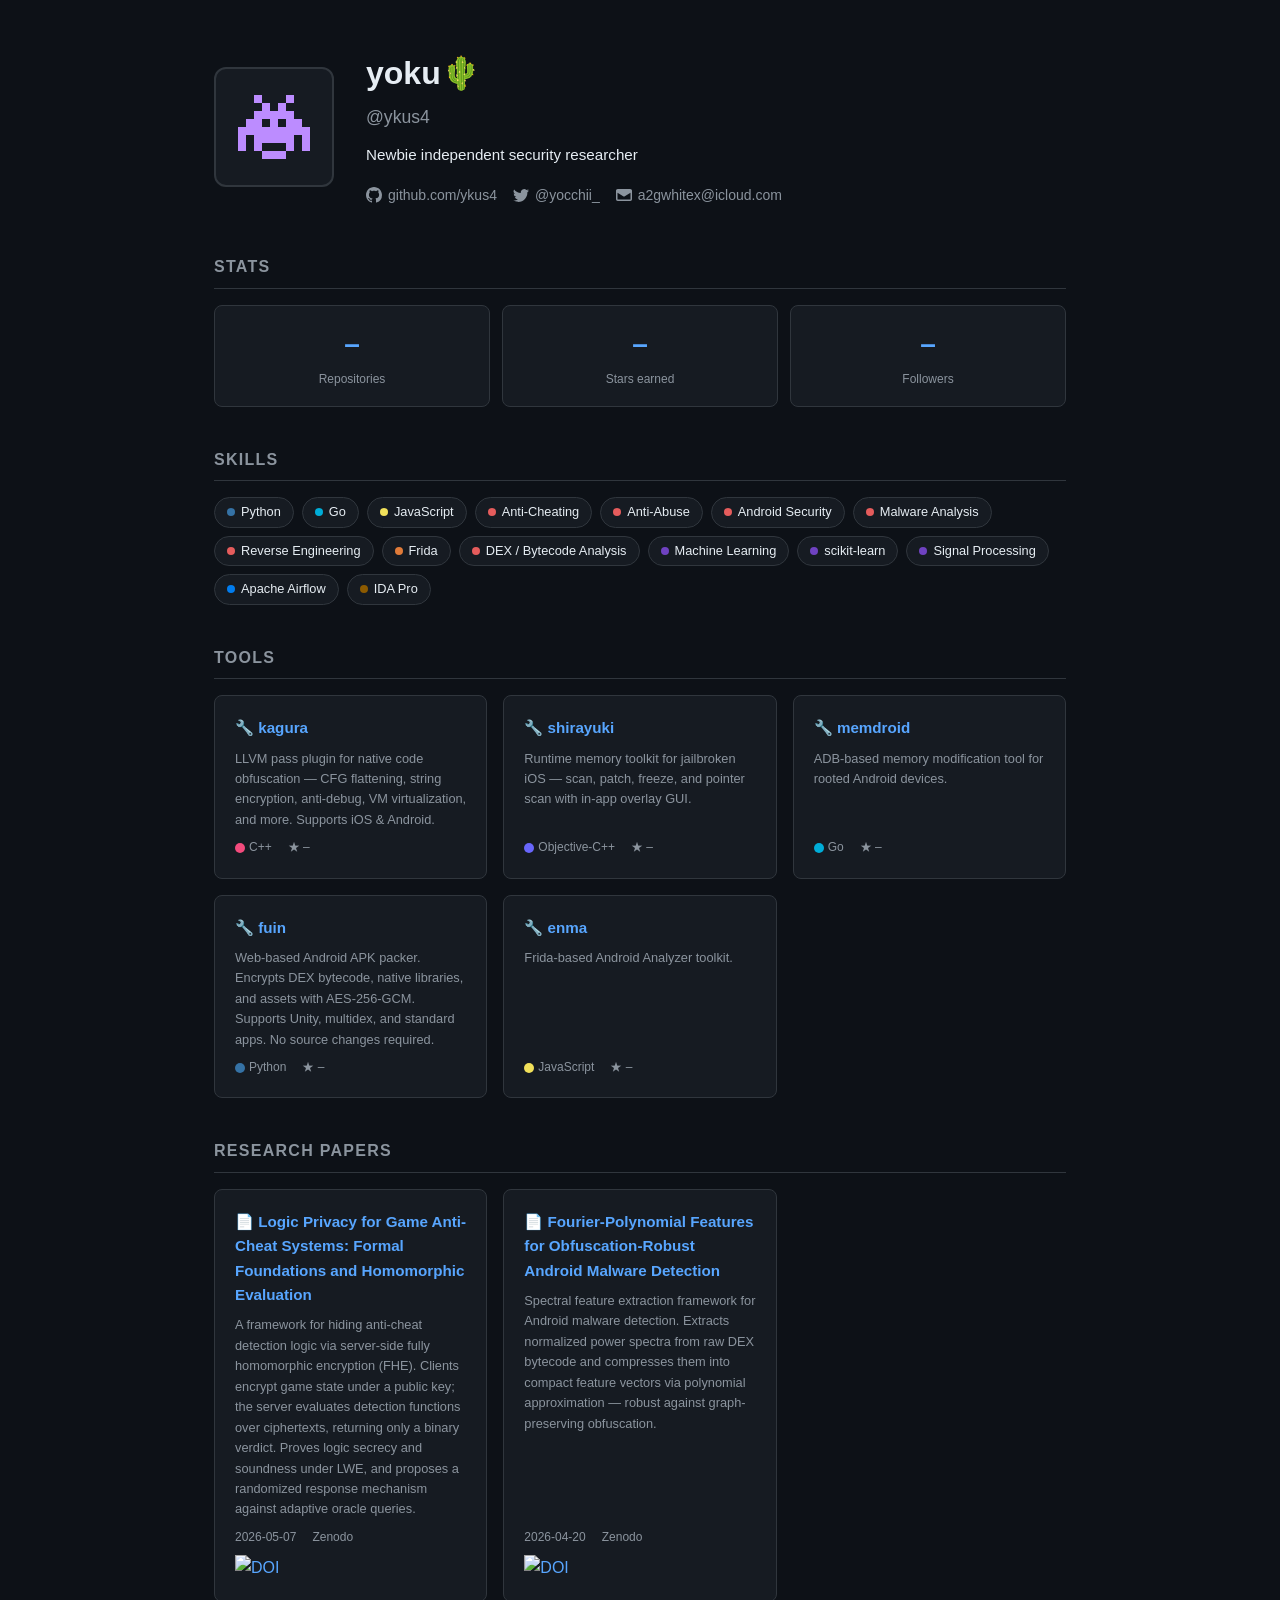
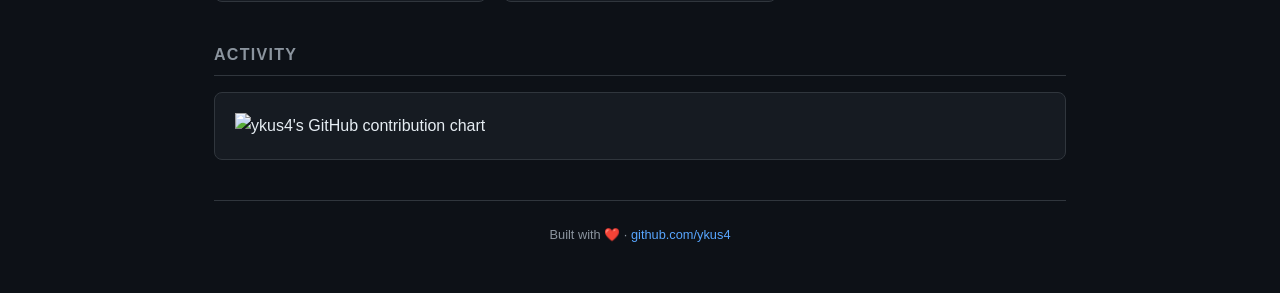
==== index.html @ 2af26f2f "Update fuin description" ====
<!DOCTYPE html>
<html lang="ja">
<head>
  <meta charset="UTF-8" />
  <meta name="viewport" content="width=device-width, initial-scale=1.0" />
  <title>ykus4</title>
  <link rel="stylesheet" href="css/style.css" />
</head>
<body>
<div class="container">

  <!-- Hero -->
  <div class="hero">
    <div class="avatar">
      <svg xmlns="http://www.w3.org/2000/svg" viewBox="0 0 72 64" width="72" height="64">
        <!-- row 0 -->
        <rect x="16" y="0"  width="8" height="8" fill="#bc8cff"/>
        <rect x="48" y="0"  width="8" height="8" fill="#bc8cff"/>
        <!-- row 1 -->
        <rect x="24" y="8"  width="8" height="8" fill="#bc8cff"/>
        <rect x="40" y="8"  width="8" height="8" fill="#bc8cff"/>
        <!-- row 2 -->
        <rect x="16" y="16" width="8" height="8" fill="#bc8cff"/>
        <rect x="24" y="16" width="8" height="8" fill="#bc8cff"/>
        <rect x="32" y="16" width="8" height="8" fill="#bc8cff"/>
        <rect x="40" y="16" width="8" height="8" fill="#bc8cff"/>
        <rect x="48" y="16" width="8" height="8" fill="#bc8cff"/>
        <!-- row 3 -->
        <rect x="8"  y="24" width="8" height="8" fill="#bc8cff"/>
        <rect x="16" y="24" width="8" height="8" fill="#bc8cff"/>
        <rect x="32" y="24" width="8" height="8" fill="#bc8cff"/>
        <rect x="48" y="24" width="8" height="8" fill="#bc8cff"/>
        <rect x="56" y="24" width="8" height="8" fill="#bc8cff"/>
        <!-- row 4 -->
        <rect x="0"  y="32" width="8" height="8" fill="#bc8cff"/>
        <rect x="8"  y="32" width="8" height="8" fill="#bc8cff"/>
        <rect x="16" y="32" width="8" height="8" fill="#bc8cff"/>
        <rect x="24" y="32" width="8" height="8" fill="#bc8cff"/>
        <rect x="32" y="32" width="8" height="8" fill="#bc8cff"/>
        <rect x="40" y="32" width="8" height="8" fill="#bc8cff"/>
        <rect x="48" y="32" width="8" height="8" fill="#bc8cff"/>
        <rect x="56" y="32" width="8" height="8" fill="#bc8cff"/>
        <rect x="64" y="32" width="8" height="8" fill="#bc8cff"/>
        <!-- row 5 -->
        <rect x="0"  y="40" width="8" height="8" fill="#bc8cff"/>
        <rect x="16" y="40" width="8" height="8" fill="#bc8cff"/>
        <rect x="24" y="40" width="8" height="8" fill="#bc8cff"/>
        <rect x="32" y="40" width="8" height="8" fill="#bc8cff"/>
        <rect x="40" y="40" width="8" height="8" fill="#bc8cff"/>
        <rect x="48" y="40" width="8" height="8" fill="#bc8cff"/>
        <rect x="64" y="40" width="8" height="8" fill="#bc8cff"/>
        <!-- row 6 -->
        <rect x="0"  y="48" width="8" height="8" fill="#bc8cff"/>
        <rect x="16" y="48" width="8" height="8" fill="#bc8cff"/>
        <rect x="48" y="48" width="8" height="8" fill="#bc8cff"/>
        <rect x="64" y="48" width="8" height="8" fill="#bc8cff"/>
        <!-- row 7 -->
        <rect x="24" y="56" width="8" height="8" fill="#bc8cff"/>
        <rect x="32" y="56" width="8" height="8" fill="#bc8cff"/>
        <rect x="40" y="56" width="8" height="8" fill="#bc8cff"/>
      </svg>
    </div>
    <div class="hero-text">
      <h1>yoku🌵</h1>
      <div class="handle">@ykus4</div>
      <p class="bio">Newbie independent security researcher</p>
      <div class="links">
        <a class="link-item" href="https://github.com/ykus4" target="_blank">
          <svg class="link-icon" viewBox="0 0 16 16"><path d="M8 0C3.58 0 0 3.58 0 8c0 3.54 2.29 6.53 5.47 7.59.4.07.55-.17.55-.38 0-.19-.01-.82-.01-1.49-2.01.37-2.53-.49-2.69-.94-.09-.23-.48-.94-.82-1.13-.28-.15-.68-.52-.01-.53.63-.01 1.08.58 1.23.82.72 1.21 1.87.87 2.33.66.07-.52.28-.87.51-1.07-1.78-.2-3.64-.89-3.64-3.95 0-.87.31-1.59.82-2.15-.08-.2-.36-1.02.08-2.12 0 0 .67-.21 2.2.82.64-.18 1.32-.27 2-.27.68 0 1.36.09 2 .27 1.53-1.04 2.2-.82 2.2-.82.44 1.1.16 1.92.08 2.12.51.56.82 1.27.82 2.15 0 3.07-1.87 3.75-3.65 3.95.29.25.54.73.54 1.48 0 1.07-.01 1.93-.01 2.2 0 .21.15.46.55.38A8.013 8.013 0 0016 8c0-4.42-3.58-8-8-8z"/></svg>
          github.com/ykus4
        </a>
        <a class="link-item" href="https://x.com/yocchii_" target="_blank">
          <svg class="link-icon" viewBox="0 0 16 16"><path d="M5.026 15c6.038 0 9.341-5.003 9.341-9.334 0-.14 0-.282-.006-.422A6.685 6.685 0 0016 3.542a6.658 6.658 0 01-1.889.518 3.301 3.301 0 001.447-1.817 6.533 6.533 0 01-2.087.793A3.286 3.286 0 007.875 6.03a9.325 9.325 0 01-6.767-3.429 3.289 3.289 0 001.018 4.382A3.323 3.323 0 01.64 6.575v.045a3.288 3.288 0 002.632 3.218 3.203 3.203 0 01-.865.115 3.23 3.23 0 01-.614-.057 3.283 3.283 0 003.067 2.277A6.588 6.588 0 010 13.288a9.29 9.29 0 005.026 1.472"/></svg>
          @yocchii_
        </a>
        <a class="link-item" href="mailto:a2gwhitex@icloud.com">
          <svg class="link-icon" viewBox="0 0 16 16"><path d="M1.75 2h12.5c.966 0 1.75.784 1.75 1.75v8.5A1.75 1.75 0 0114.25 14H1.75A1.75 1.75 0 010 12.25v-8.5C0 2.784.784 2 1.75 2zM1.5 12.251c0 .138.112.25.25.25h12.5a.25.25 0 00.25-.25V5.809L8.38 9.397a.75.75 0 01-.76 0L1.5 5.809v6.442zm13-8.181L8 7.88 1.5 4.07v-.32a.25.25 0 01.25-.25h12.5a.25.25 0 01.25.25v.32z"/></svg>
          a2gwhitex@icloud.com
        </a>
      </div>
    </div>
  </div>

  <!-- Stats -->
  <div class="section">
    <div class="section-title">Stats</div>
    <div class="stats-grid">
      <div class="stat-card">
        <div class="stat-number" id="stat-repos">–</div>
        <div class="stat-label">Repositories</div>
      </div>
      <div class="stat-card">
        <div class="stat-number" id="stat-stars">–</div>
        <div class="stat-label">Stars earned</div>
      </div>
      <div class="stat-card">
        <div class="stat-number" id="stat-followers">–</div>
        <div class="stat-label">Followers</div>
      </div>
    </div>
  </div>

  <!-- Skills -->
  <div class="section">
    <div class="section-title">Skills</div>
    <div class="skills">
      <span class="skill"><span class="skill-dot" style="background:#3572a5"></span>Python</span>
      <span class="skill"><span class="skill-dot" style="background:#00add8"></span>Go</span>
      <span class="skill"><span class="skill-dot" style="background:#f1e05a"></span>JavaScript</span>
      <span class="skill"><span class="skill-dot" style="background:#e55c5c"></span>Anti-Cheating</span>
      <span class="skill"><span class="skill-dot" style="background:#e55c5c"></span>Anti-Abuse</span>
      <span class="skill"><span class="skill-dot" style="background:#e55c5c"></span>Android Security</span>
      <span class="skill"><span class="skill-dot" style="background:#e55c5c"></span>Malware Analysis</span>
      <span class="skill"><span class="skill-dot" style="background:#e55c5c"></span>Reverse Engineering</span>
      <span class="skill"><span class="skill-dot" style="background:#e07b39"></span>Frida</span>
      <span class="skill"><span class="skill-dot" style="background:#e55c5c"></span>DEX / Bytecode Analysis</span>
      <span class="skill"><span class="skill-dot" style="background:#6f42c1"></span>Machine Learning</span>
      <span class="skill"><span class="skill-dot" style="background:#6f42c1"></span>scikit-learn</span>
      <span class="skill"><span class="skill-dot" style="background:#6f42c1"></span>Signal Processing</span>
      <span class="skill"><span class="skill-dot" style="background:#017cee"></span>Apache Airflow</span>
      <span class="skill"><span class="skill-dot" style="background:#8c5a00"></span>IDA Pro</span>
    </div>
  </div>

  <!-- Tools -->
  <div class="section">
    <div class="section-title">Tools</div>
    <div class="repos-grid">
      <div class="repo-card">
        <a class="repo-name" href="https://github.com/ykus4/kagura" target="_blank">🔧 kagura</a>
        <div class="repo-desc">LLVM pass plugin for native code obfuscation — CFG flattening, string encryption, anti-debug, VM virtualization, and more. Supports iOS & Android.</div>
        <div class="repo-meta">
          <span class="repo-lang"><span class="lang-dot" style="background:#f34b7d"></span>C++</span>
          <span id="stars-kagura">★ –</span>
        </div>
      </div>
      <div class="repo-card">
        <a class="repo-name" href="https://github.com/ykus4/shirayuki" target="_blank">🔧 shirayuki</a>
        <div class="repo-desc">Runtime memory toolkit for jailbroken iOS — scan, patch, freeze, and pointer scan with in-app overlay GUI.</div>
        <div class="repo-meta">
          <span class="repo-lang"><span class="lang-dot" style="background:#6866fb"></span>Objective-C++</span>
          <span id="stars-shirayuki">★ –</span>
        </div>
      </div>
      <div class="repo-card">
        <a class="repo-name" href="https://github.com/ykus4/memdroid" target="_blank">🔧 memdroid</a>
        <div class="repo-desc">ADB-based memory modification tool for rooted Android devices.</div>
        <div class="repo-meta">
          <span class="repo-lang"><span class="lang-dot" style="background:#00add8"></span>Go</span>
          <span id="stars-memdroid">★ –</span>
        </div>
      </div>
      <div class="repo-card">
        <a class="repo-name" href="https://github.com/ykus4/fuin" target="_blank">🔧 fuin</a>
        <div class="repo-desc">Web-based Android APK packer. Encrypts DEX bytecode, native libraries, and assets with AES-256-GCM. Supports Unity, multidex, and standard apps. No source changes required.</div>
        <div class="repo-meta">
          <span class="repo-lang"><span class="lang-dot" style="background:#3572a5"></span>Python</span>
          <span id="stars-fuin">★ –</span>
        </div>
      </div>
      <div class="repo-card">
        <a class="repo-name" href="https://github.com/ykus4/enma" target="_blank">🔧 enma</a>
        <div class="repo-desc">Frida-based Android Analyzer toolkit.</div>
        <div class="repo-meta">
          <span class="repo-lang"><span class="lang-dot" style="background:#f1e05a"></span>JavaScript</span>
          <span id="stars-enma">★ –</span>
        </div>
      </div>
    </div>
  </div>

  <!-- Research Papers -->
  <div class="section">
    <div class="section-title">Research Papers</div>
    <div class="repos-grid">
      <div class="repo-card">
        <a class="repo-name" href="https://zenodo.org/records/20069552" target="_blank">📄 Logic Privacy for Game Anti-Cheat Systems: Formal Foundations and Homomorphic Evaluation</a>
        <div class="repo-desc">A framework for hiding anti-cheat detection logic via server-side fully homomorphic encryption (FHE). Clients encrypt game state under a public key; the server evaluates detection functions over ciphertexts, returning only a binary verdict. Proves logic secrecy and soundness under LWE, and proposes a randomized response mechanism against adaptive oracle queries.</div>
        <div class="repo-meta">
          <span>2026-05-07</span>
          <span>Zenodo</span>
        </div>
        <div>
          <a href="https://doi.org/10.5281/zenodo.20069552" target="_blank">
            <img src="https://img.shields.io/badge/DOI-10.5281%2Fzenodo.20069552-blue" alt="DOI" />
          </a>
        </div>
      </div>
      <div class="repo-card">
        <a class="repo-name" href="https://zenodo.org/records/19664886" target="_blank">📄 Fourier-Polynomial Features for Obfuscation-Robust Android Malware Detection</a>
        <div class="repo-desc">Spectral feature extraction framework for Android malware detection. Extracts normalized power spectra from raw DEX bytecode and compresses them into compact feature vectors via polynomial approximation — robust against graph-preserving obfuscation.</div>
        <div class="repo-meta">
          <span>2026-04-20</span>
          <span>Zenodo</span>
        </div>
        <div>
          <a href="https://doi.org/10.5281/zenodo.19664886" target="_blank">
            <img src="https://img.shields.io/badge/DOI-10.5281%2Fzenodo.19664886-blue" alt="DOI" />
          </a>
        </div>
      </div>
    </div>
  </div>

  <!-- Contribution Graph -->
  <div class="section">
    <div class="section-title">Activity</div>
    <div class="contrib-graph">
      <img src="https://ghchart.rshah.org/bc8cff/ykus4" alt="ykus4's GitHub contribution chart" style="width:100%;height:auto;" />
    </div>
  </div>

  <footer>
    <p>Built with ❤️ · <a href="https://github.com/ykus4">github.com/ykus4</a></p>
  </footer>

</div>

<script src="js/main.js"></script>
</body>
</html>
---- css/style.css ----
*, *::before, *::after { box-sizing: border-box; margin: 0; padding: 0; }

:root {
  --bg: #0d1117;
  --surface: #161b22;
  --border: #30363d;
  --text: #e6edf3;
  --muted: #8b949e;
  --accent: #58a6ff;
  --green: #3fb950;
  --purple: #bc8cff;
  --orange: #f78166;
}

body {
  background: var(--bg);
  color: var(--text);
  font-family: -apple-system, BlinkMacSystemFont, "Segoe UI", Helvetica, Arial, sans-serif;
  line-height: 1.6;
}

a { color: var(--accent); text-decoration: none; }
a:hover { text-decoration: underline; }

.container {
  max-width: 900px;
  margin: 0 auto;
  padding: 48px 24px;
}

/* Hero */
.hero {
  display: flex;
  align-items: center;
  gap: 32px;
  margin-bottom: 48px;
  flex-wrap: wrap;
}

.avatar {
  width: 120px;
  height: 120px;
  border-radius: 12px;
  border: 2px solid var(--border);
  background: var(--surface);
  display: flex;
  align-items: center;
  justify-content: center;
  flex-shrink: 0;
  image-rendering: pixelated;
}

.hero-text h1 {
  font-size: 2rem;
  font-weight: 700;
  margin-bottom: 4px;
}

.handle {
  color: var(--muted);
  font-size: 1.1rem;
  margin-bottom: 12px;
}

.bio {
  color: var(--text);
  font-size: 0.95rem;
  max-width: 480px;
  margin-bottom: 16px;
}

.links {
  display: flex;
  gap: 16px;
  flex-wrap: wrap;
}

.link-item {
  display: flex;
  align-items: center;
  gap: 6px;
  color: var(--muted);
  font-size: 0.875rem;
  transition: color 0.2s;
}

.link-item:hover { color: var(--accent); text-decoration: none; }

.link-icon {
  width: 16px;
  height: 16px;
  fill: currentColor;
}

/* Section */
.section {
  margin-bottom: 40px;
}

.section-title {
  font-size: 1rem;
  font-weight: 600;
  color: var(--muted);
  text-transform: uppercase;
  letter-spacing: 0.08em;
  margin-bottom: 16px;
  padding-bottom: 8px;
  border-bottom: 1px solid var(--border);
}

/* Skills */
.skills {
  display: flex;
  flex-wrap: wrap;
  gap: 8px;
}

.skill {
  display: inline-flex;
  align-items: center;
  gap: 6px;
  padding: 4px 12px;
  background: var(--surface);
  border: 1px solid var(--border);
  border-radius: 20px;
  font-size: 0.8rem;
  font-weight: 500;
  transition: border-color 0.2s, color 0.2s;
}

.skill:hover {
  border-color: var(--accent);
  color: var(--accent);
}

.skill-dot {
  width: 8px;
  height: 8px;
  border-radius: 50%;
}

/* Stat cards */
.stats-grid {
  display: grid;
  grid-template-columns: repeat(auto-fit, minmax(140px, 1fr));
  gap: 12px;
}

.stat-card {
  background: var(--surface);
  border: 1px solid var(--border);
  border-radius: 8px;
  padding: 16px;
  text-align: center;
}

.stat-number {
  font-size: 1.75rem;
  font-weight: 700;
  color: var(--accent);
}

.stat-label {
  font-size: 0.75rem;
  color: var(--muted);
  margin-top: 4px;
}

/* Repo cards */
.repos-grid {
  display: grid;
  grid-template-columns: repeat(auto-fill, minmax(260px, 1fr));
  gap: 16px;
}

.repo-card {
  background: var(--surface);
  border: 1px solid var(--border);
  border-radius: 8px;
  padding: 20px;
  display: flex;
  flex-direction: column;
  gap: 8px;
  transition: border-color 0.2s;
}

.repo-card:hover { border-color: var(--accent); }

.repo-name {
  font-weight: 600;
  font-size: 0.95rem;
  color: var(--accent);
}

.repo-desc {
  font-size: 0.8rem;
  color: var(--muted);
  flex: 1;
}

.repo-meta {
  display: flex;
  gap: 16px;
  font-size: 0.75rem;
  color: var(--muted);
  align-items: center;
}

.repo-lang {
  display: flex;
  align-items: center;
  gap: 4px;
}

.lang-dot {
  width: 10px;
  height: 10px;
  border-radius: 50%;
}

/* Activity graph */
.contrib-graph {
  background: var(--surface);
  border: 1px solid var(--border);
  border-radius: 8px;
  padding: 20px;
  overflow-x: auto;
}

.graph-grid {
  display: flex;
  gap: 3px;
}

.graph-col {
  display: flex;
  flex-direction: column;
  gap: 3px;
}

.graph-cell {
  width: 11px;
  height: 11px;
  border-radius: 2px;
  background: var(--border);
}

.graph-cell[data-level="1"] { background: #0e4429; }
.graph-cell[data-level="2"] { background: #006d32; }
.graph-cell[data-level="3"] { background: #26a641; }
.graph-cell[data-level="4"] { background: #39d353; }

/* Footer */
footer {
  border-top: 1px solid var(--border);
  padding-top: 24px;
  text-align: center;
  color: var(--muted);
  font-size: 0.8rem;
}

@media (max-width: 600px) {
  .hero { flex-direction: column; text-align: center; }
  .links { justify-content: center; }
}
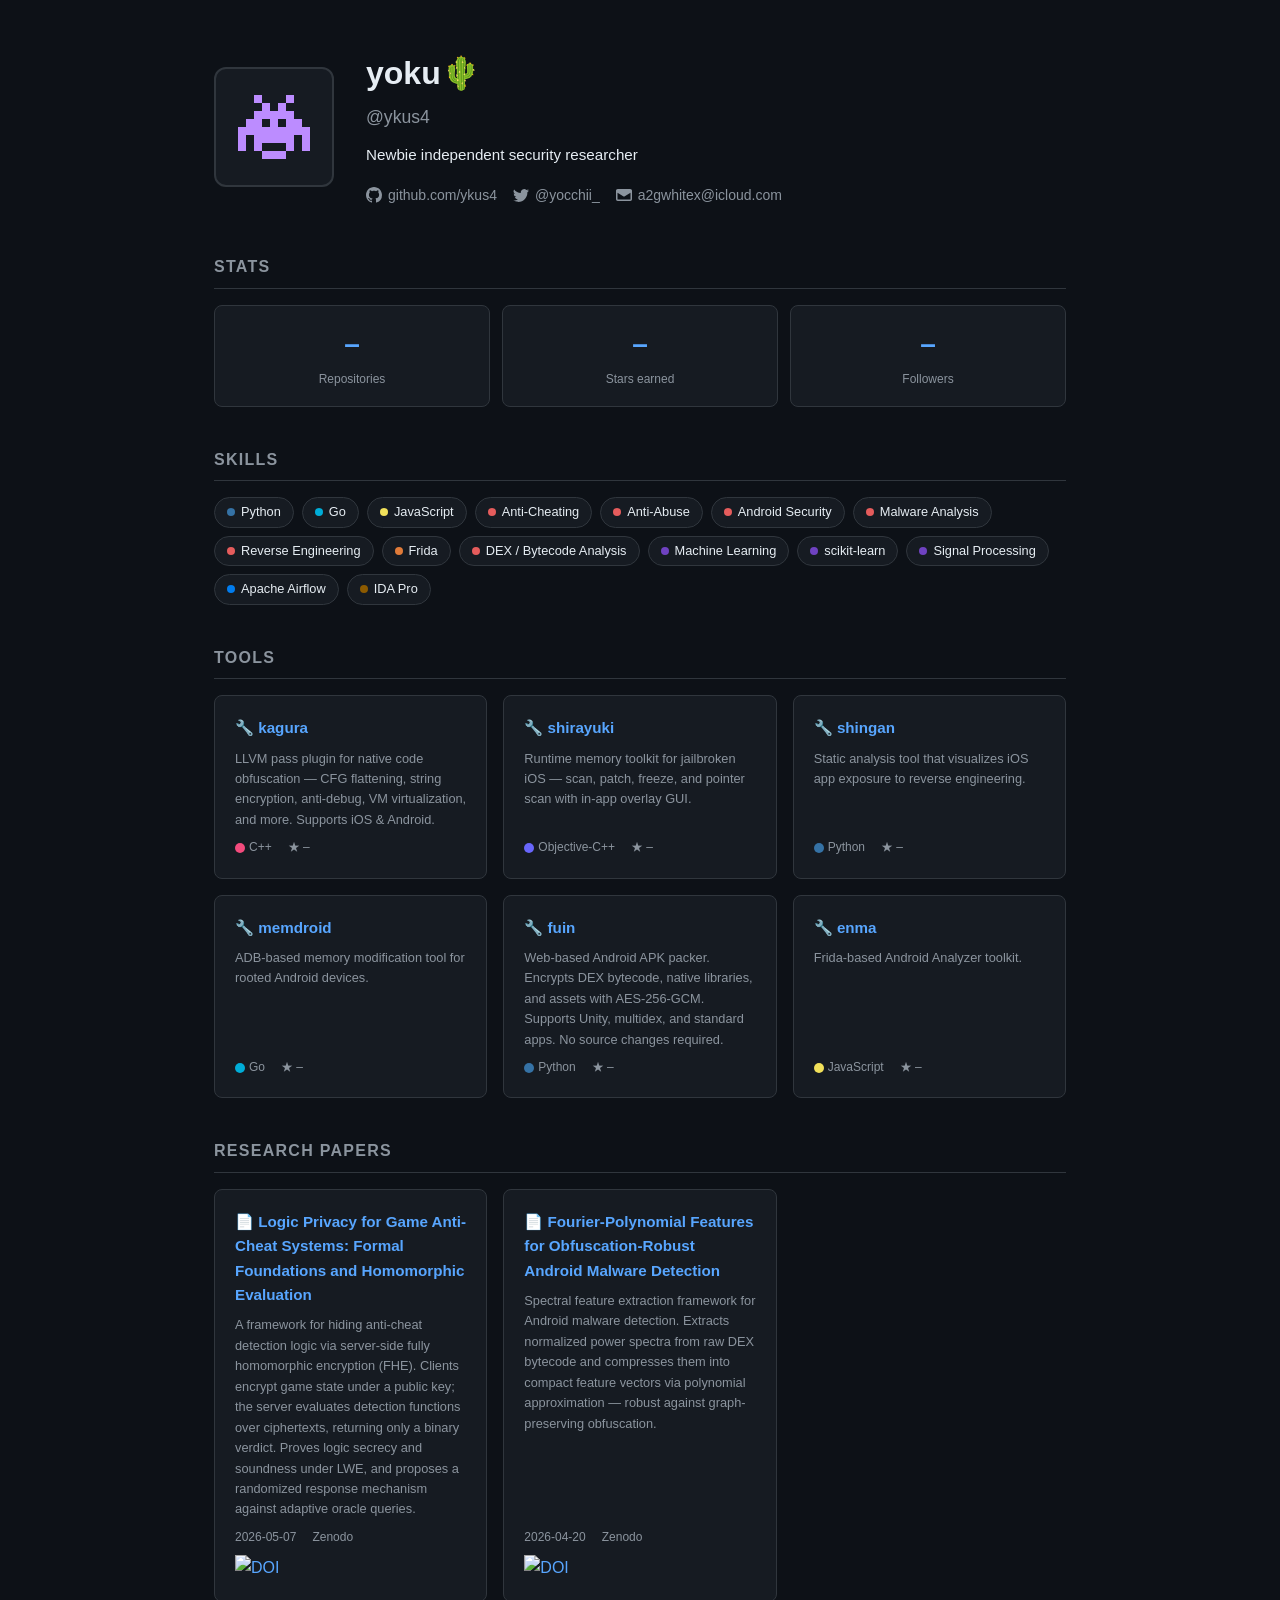
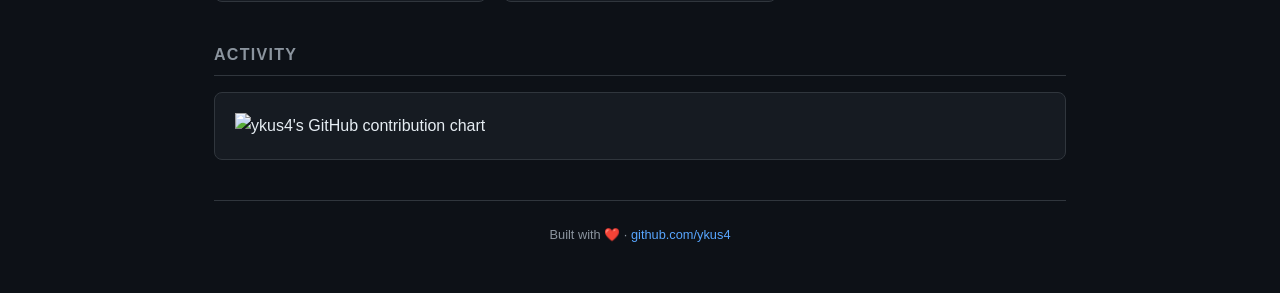
==== commit bab7e56c: "Add shingan to tools" ====
--- a/index.html
+++ b/index.html
@@ -143,6 +143,14 @@
         </div>
       </div>
       <div class="repo-card">
+        <a class="repo-name" href="https://github.com/ykus4/shingan" target="_blank">🔧 shingan</a>
+        <div class="repo-desc">Static analysis tool that visualizes iOS app exposure to reverse engineering.</div>
+        <div class="repo-meta">
+          <span class="repo-lang"><span class="lang-dot" style="background:#3572a5"></span>Python</span>
+          <span id="stars-shingan">★ –</span>
+        </div>
+      </div>
+      <div class="repo-card">
         <a class="repo-name" href="https://github.com/ykus4/memdroid" target="_blank">🔧 memdroid</a>
         <div class="repo-desc">ADB-based memory modification tool for rooted Android devices.</div>
         <div class="repo-meta">
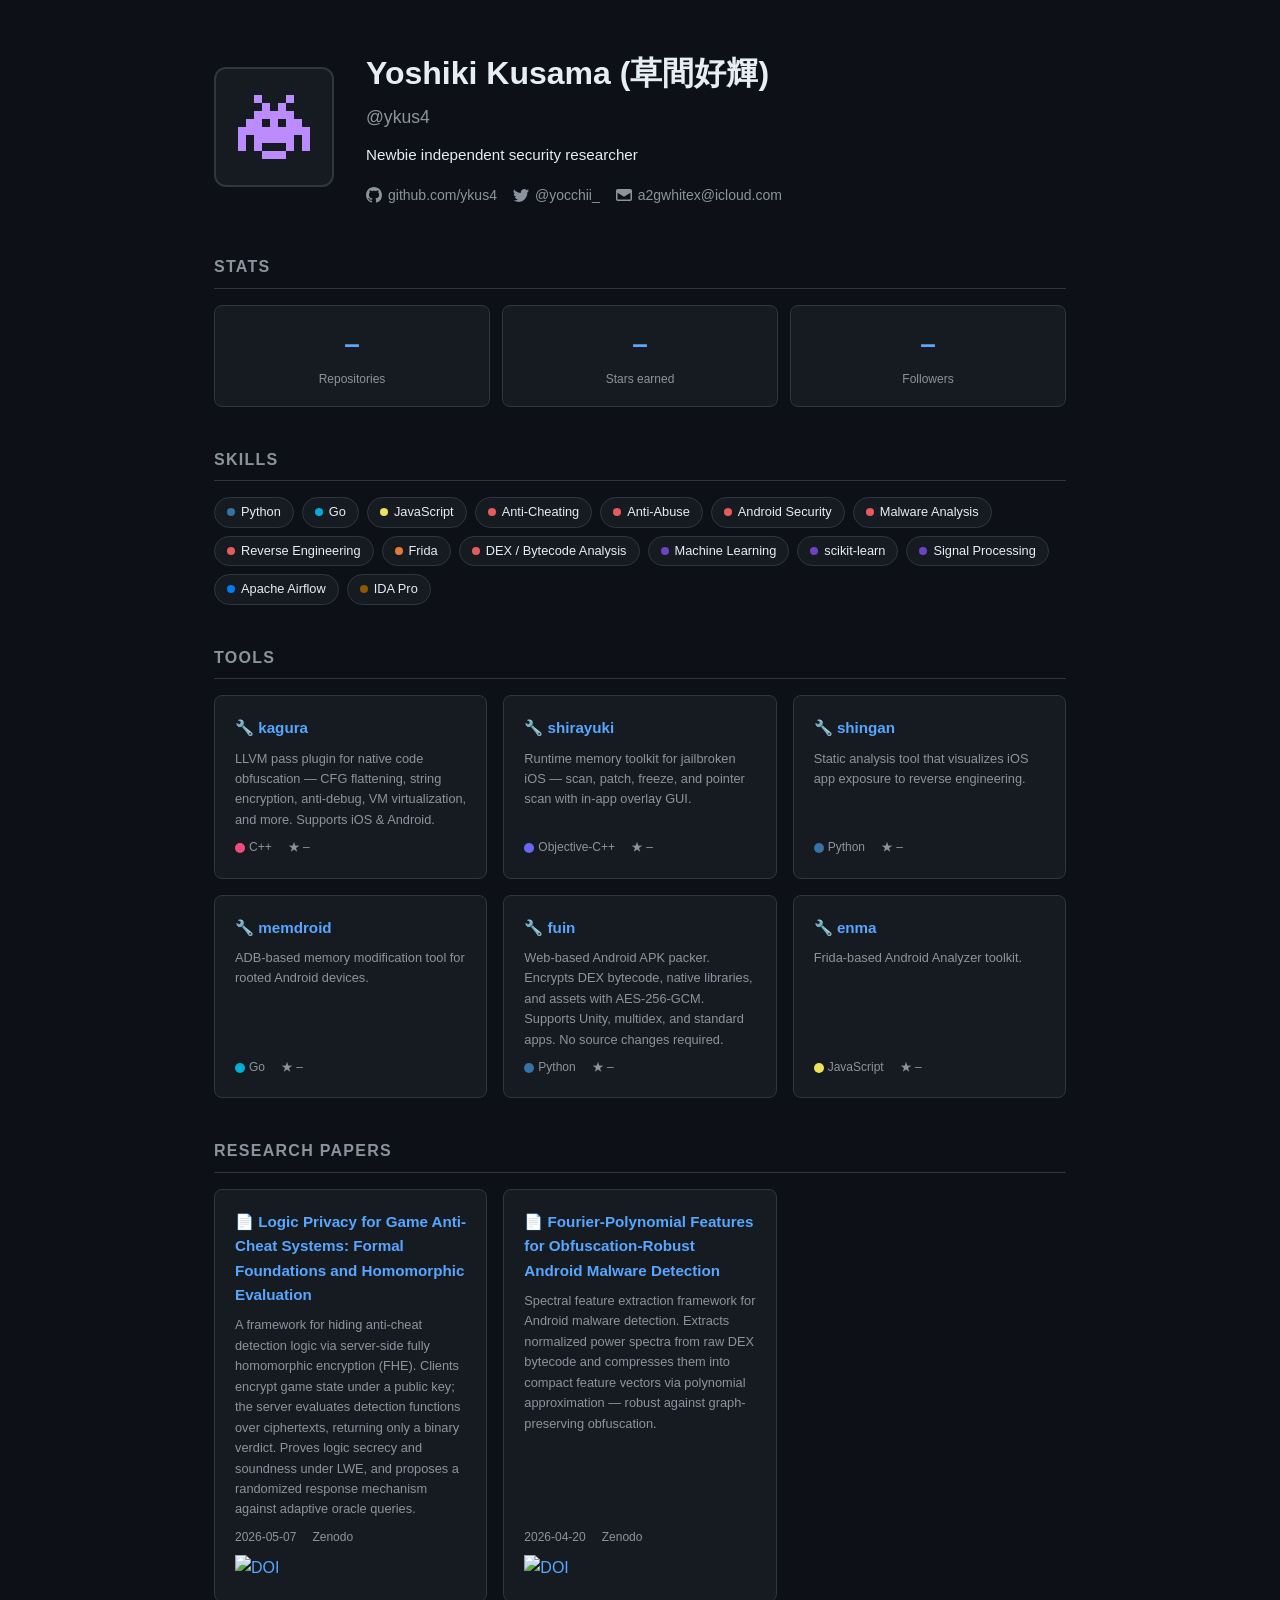
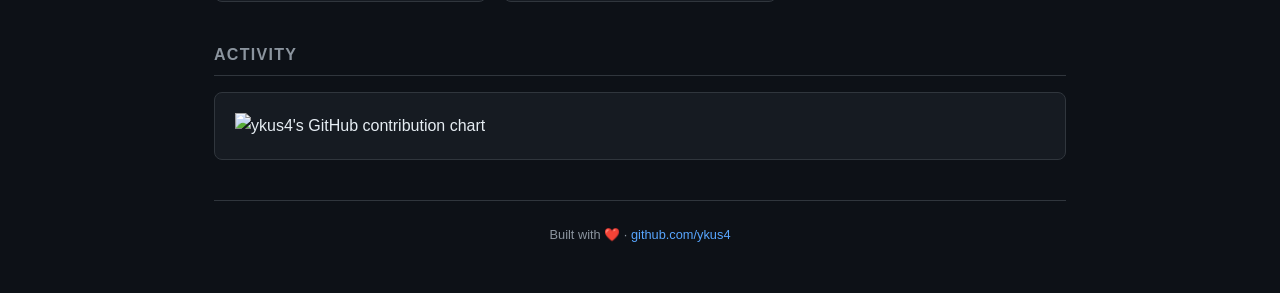
==== commit 182397d0: "Update display name to Yoshiki Kusama" ====
--- a/index.html
+++ b/index.html
@@ -61,7 +61,7 @@
       </svg>
     </div>
     <div class="hero-text">
-      <h1>yoku🌵</h1>
+      <h1>Yoshiki Kusama (草間好輝)</h1>
       <div class="handle">@ykus4</div>
       <p class="bio">Newbie independent security researcher</p>
       <div class="links">
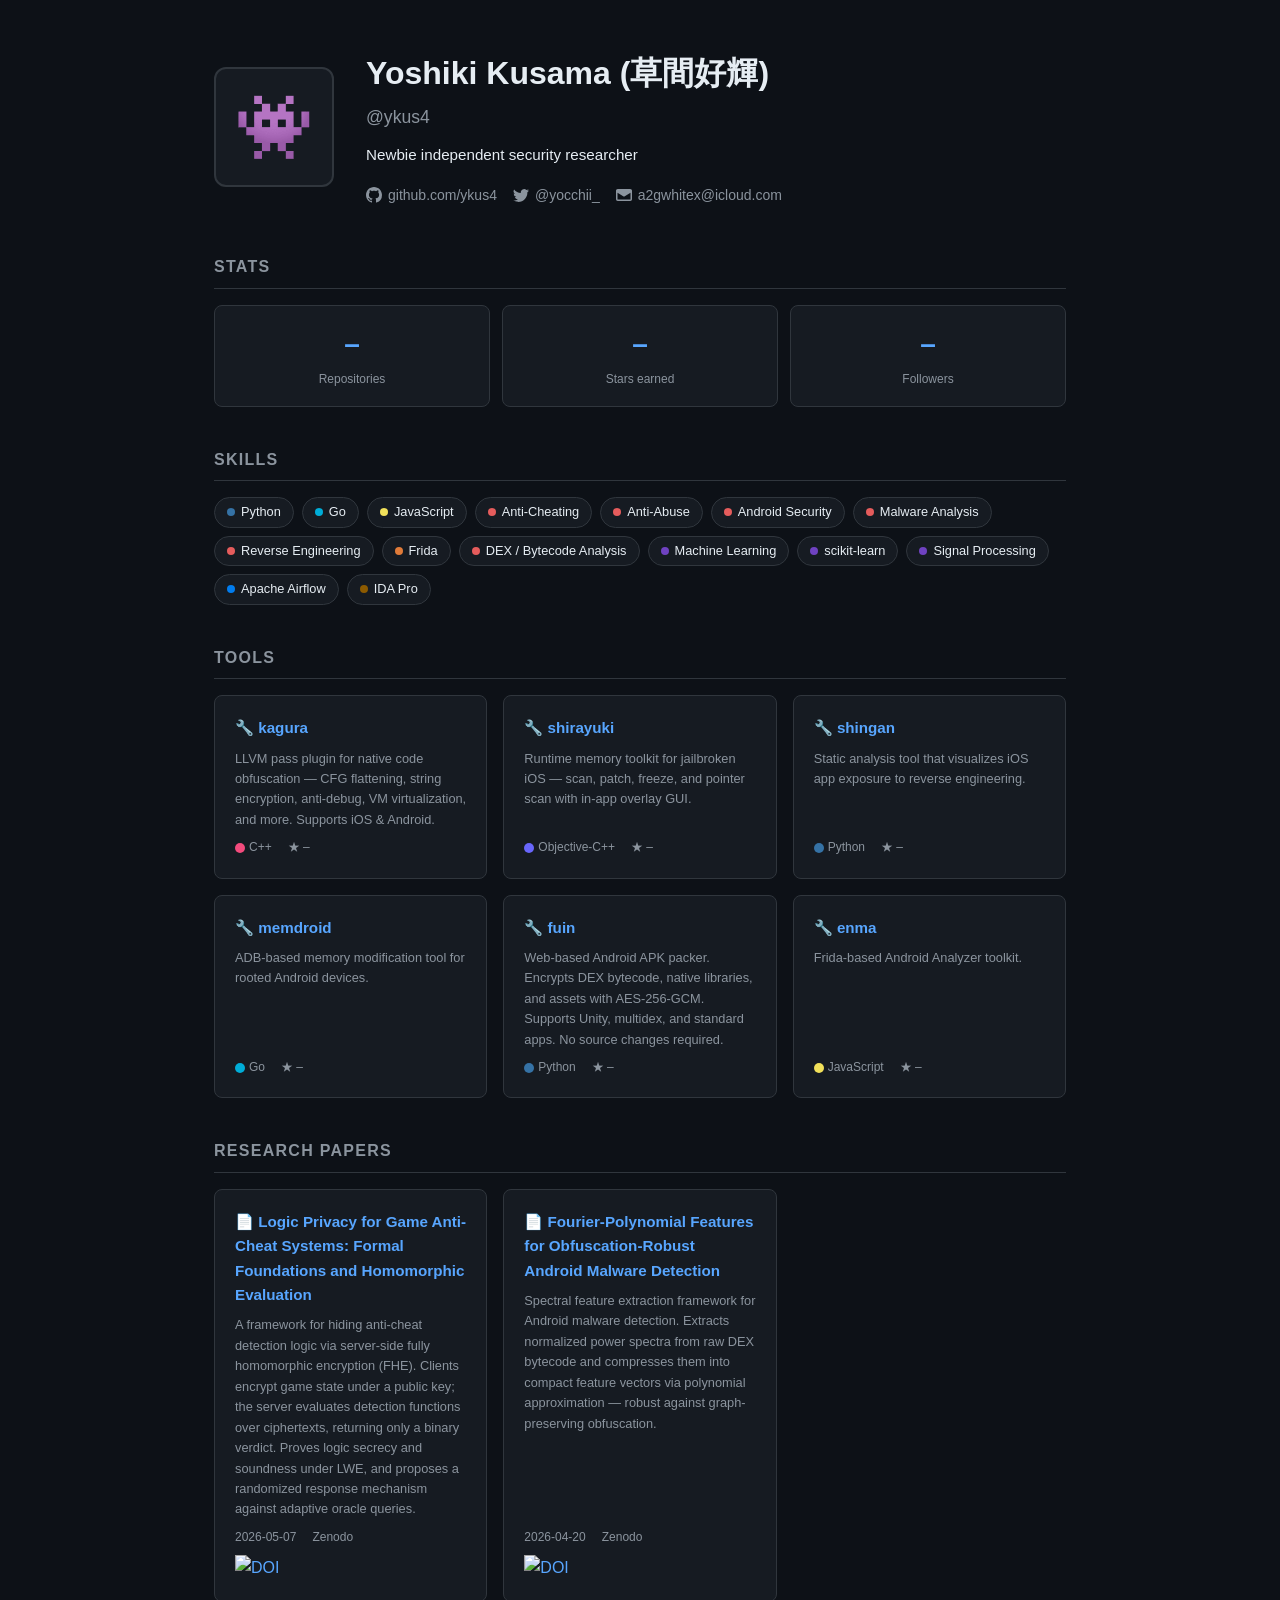
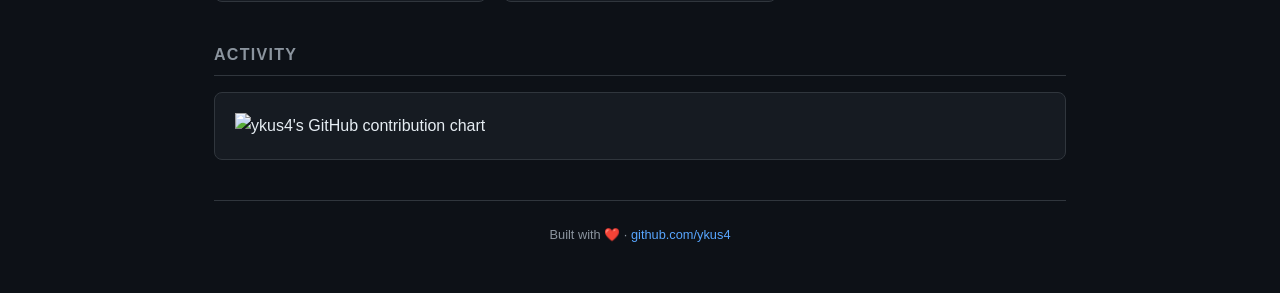
==== commit 20e167b6: "Replace avatar SVG with 👾 emoji" ====
--- a/index.html
+++ b/index.html
@@ -12,53 +12,7 @@
   <!-- Hero -->
   <div class="hero">
     <div class="avatar">
-      <svg xmlns="http://www.w3.org/2000/svg" viewBox="0 0 72 64" width="72" height="64">
-        <!-- row 0 -->
-        <rect x="16" y="0"  width="8" height="8" fill="#bc8cff"/>
-        <rect x="48" y="0"  width="8" height="8" fill="#bc8cff"/>
-        <!-- row 1 -->
-        <rect x="24" y="8"  width="8" height="8" fill="#bc8cff"/>
-        <rect x="40" y="8"  width="8" height="8" fill="#bc8cff"/>
-        <!-- row 2 -->
-        <rect x="16" y="16" width="8" height="8" fill="#bc8cff"/>
-        <rect x="24" y="16" width="8" height="8" fill="#bc8cff"/>
-        <rect x="32" y="16" width="8" height="8" fill="#bc8cff"/>
-        <rect x="40" y="16" width="8" height="8" fill="#bc8cff"/>
-        <rect x="48" y="16" width="8" height="8" fill="#bc8cff"/>
-        <!-- row 3 -->
-        <rect x="8"  y="24" width="8" height="8" fill="#bc8cff"/>
-        <rect x="16" y="24" width="8" height="8" fill="#bc8cff"/>
-        <rect x="32" y="24" width="8" height="8" fill="#bc8cff"/>
-        <rect x="48" y="24" width="8" height="8" fill="#bc8cff"/>
-        <rect x="56" y="24" width="8" height="8" fill="#bc8cff"/>
-        <!-- row 4 -->
-        <rect x="0"  y="32" width="8" height="8" fill="#bc8cff"/>
-        <rect x="8"  y="32" width="8" height="8" fill="#bc8cff"/>
-        <rect x="16" y="32" width="8" height="8" fill="#bc8cff"/>
-        <rect x="24" y="32" width="8" height="8" fill="#bc8cff"/>
-        <rect x="32" y="32" width="8" height="8" fill="#bc8cff"/>
-        <rect x="40" y="32" width="8" height="8" fill="#bc8cff"/>
-        <rect x="48" y="32" width="8" height="8" fill="#bc8cff"/>
-        <rect x="56" y="32" width="8" height="8" fill="#bc8cff"/>
-        <rect x="64" y="32" width="8" height="8" fill="#bc8cff"/>
-        <!-- row 5 -->
-        <rect x="0"  y="40" width="8" height="8" fill="#bc8cff"/>
-        <rect x="16" y="40" width="8" height="8" fill="#bc8cff"/>
-        <rect x="24" y="40" width="8" height="8" fill="#bc8cff"/>
-        <rect x="32" y="40" width="8" height="8" fill="#bc8cff"/>
-        <rect x="40" y="40" width="8" height="8" fill="#bc8cff"/>
-        <rect x="48" y="40" width="8" height="8" fill="#bc8cff"/>
-        <rect x="64" y="40" width="8" height="8" fill="#bc8cff"/>
-        <!-- row 6 -->
-        <rect x="0"  y="48" width="8" height="8" fill="#bc8cff"/>
-        <rect x="16" y="48" width="8" height="8" fill="#bc8cff"/>
-        <rect x="48" y="48" width="8" height="8" fill="#bc8cff"/>
-        <rect x="64" y="48" width="8" height="8" fill="#bc8cff"/>
-        <!-- row 7 -->
-        <rect x="24" y="56" width="8" height="8" fill="#bc8cff"/>
-        <rect x="32" y="56" width="8" height="8" fill="#bc8cff"/>
-        <rect x="40" y="56" width="8" height="8" fill="#bc8cff"/>
-      </svg>
+      <span style="font-size: 64px; line-height: 1;">👾</span>
     </div>
     <div class="hero-text">
       <h1>Yoshiki Kusama (草間好輝)</h1>
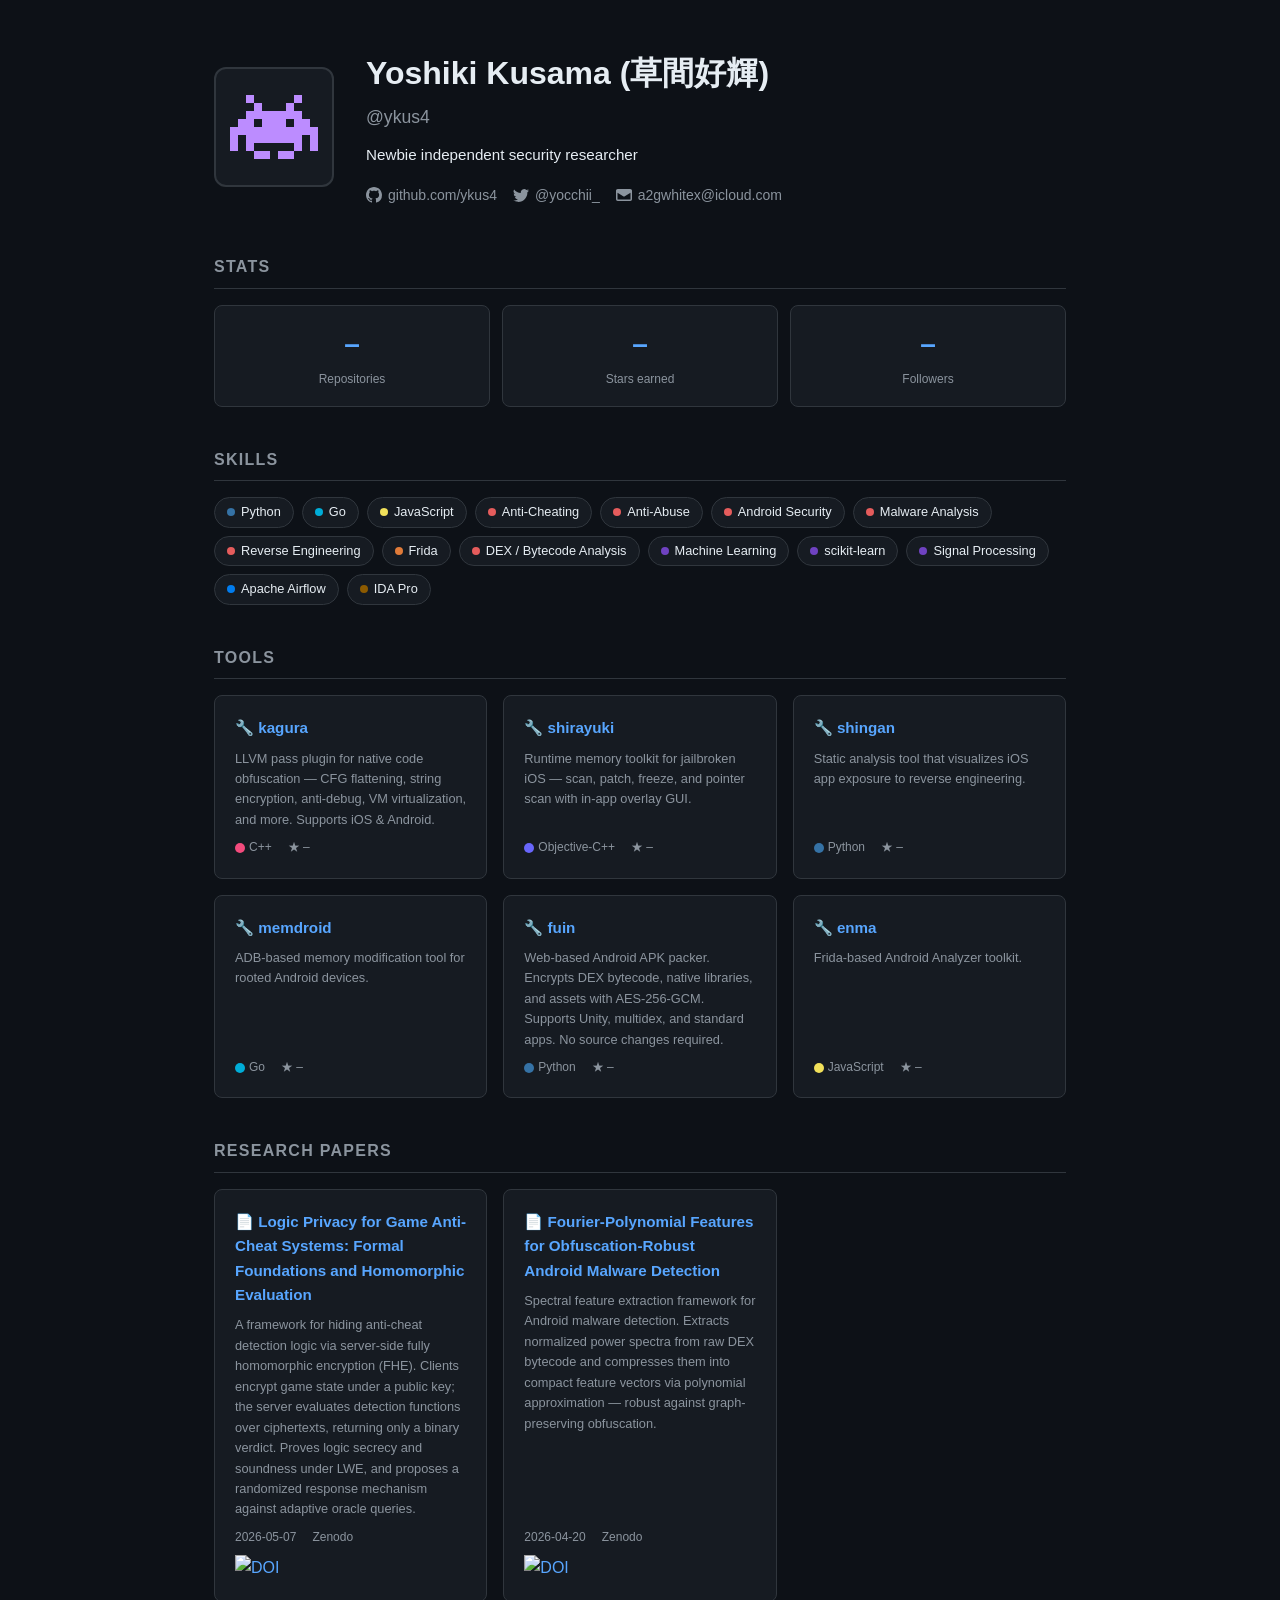
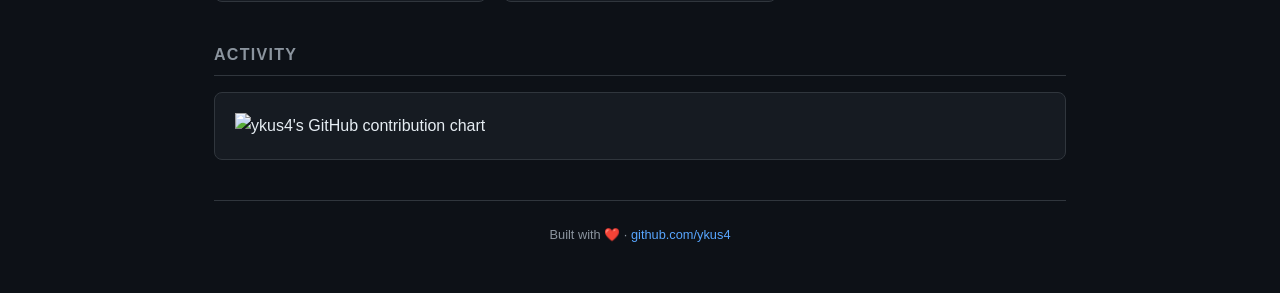
==== commit 9d38196c: "Replace avatar with 👾 pixel art SVG" ====
--- a/index.html
+++ b/index.html
@@ -12,7 +12,62 @@
   <!-- Hero -->
   <div class="hero">
     <div class="avatar">
-      <span style="font-size: 64px; line-height: 1;">👾</span>
+      <svg xmlns="http://www.w3.org/2000/svg" viewBox="0 0 88 64" width="88" height="64">
+        <!-- row 0 -->
+        <rect x="16" y="0"  width="8" height="8" fill="#bc8cff"/>
+        <rect x="64" y="0"  width="8" height="8" fill="#bc8cff"/>
+        <!-- row 1 -->
+        <rect x="24" y="8"  width="8" height="8" fill="#bc8cff"/>
+        <rect x="56" y="8"  width="8" height="8" fill="#bc8cff"/>
+        <!-- row 2 -->
+        <rect x="16" y="16" width="8" height="8" fill="#bc8cff"/>
+        <rect x="24" y="16" width="8" height="8" fill="#bc8cff"/>
+        <rect x="32" y="16" width="8" height="8" fill="#bc8cff"/>
+        <rect x="40" y="16" width="8" height="8" fill="#bc8cff"/>
+        <rect x="48" y="16" width="8" height="8" fill="#bc8cff"/>
+        <rect x="56" y="16" width="8" height="8" fill="#bc8cff"/>
+        <rect x="64" y="16" width="8" height="8" fill="#bc8cff"/>
+        <!-- row 3 -->
+        <rect x="8"  y="24" width="8" height="8" fill="#bc8cff"/>
+        <rect x="16" y="24" width="8" height="8" fill="#bc8cff"/>
+        <rect x="32" y="24" width="8" height="8" fill="#bc8cff"/>
+        <rect x="40" y="24" width="8" height="8" fill="#bc8cff"/>
+        <rect x="48" y="24" width="8" height="8" fill="#bc8cff"/>
+        <rect x="64" y="24" width="8" height="8" fill="#bc8cff"/>
+        <rect x="72" y="24" width="8" height="8" fill="#bc8cff"/>
+        <!-- row 4 -->
+        <rect x="0"  y="32" width="8" height="8" fill="#bc8cff"/>
+        <rect x="8"  y="32" width="8" height="8" fill="#bc8cff"/>
+        <rect x="16" y="32" width="8" height="8" fill="#bc8cff"/>
+        <rect x="24" y="32" width="8" height="8" fill="#bc8cff"/>
+        <rect x="32" y="32" width="8" height="8" fill="#bc8cff"/>
+        <rect x="40" y="32" width="8" height="8" fill="#bc8cff"/>
+        <rect x="48" y="32" width="8" height="8" fill="#bc8cff"/>
+        <rect x="56" y="32" width="8" height="8" fill="#bc8cff"/>
+        <rect x="64" y="32" width="8" height="8" fill="#bc8cff"/>
+        <rect x="72" y="32" width="8" height="8" fill="#bc8cff"/>
+        <rect x="80" y="32" width="8" height="8" fill="#bc8cff"/>
+        <!-- row 5 -->
+        <rect x="0"  y="40" width="8" height="8" fill="#bc8cff"/>
+        <rect x="16" y="40" width="8" height="8" fill="#bc8cff"/>
+        <rect x="24" y="40" width="8" height="8" fill="#bc8cff"/>
+        <rect x="32" y="40" width="8" height="8" fill="#bc8cff"/>
+        <rect x="40" y="40" width="8" height="8" fill="#bc8cff"/>
+        <rect x="48" y="40" width="8" height="8" fill="#bc8cff"/>
+        <rect x="56" y="40" width="8" height="8" fill="#bc8cff"/>
+        <rect x="64" y="40" width="8" height="8" fill="#bc8cff"/>
+        <rect x="80" y="40" width="8" height="8" fill="#bc8cff"/>
+        <!-- row 6 -->
+        <rect x="0"  y="48" width="8" height="8" fill="#bc8cff"/>
+        <rect x="16" y="48" width="8" height="8" fill="#bc8cff"/>
+        <rect x="64" y="48" width="8" height="8" fill="#bc8cff"/>
+        <rect x="80" y="48" width="8" height="8" fill="#bc8cff"/>
+        <!-- row 7 -->
+        <rect x="24" y="56" width="8" height="8" fill="#bc8cff"/>
+        <rect x="32" y="56" width="8" height="8" fill="#bc8cff"/>
+        <rect x="48" y="56" width="8" height="8" fill="#bc8cff"/>
+        <rect x="56" y="56" width="8" height="8" fill="#bc8cff"/>
+      </svg>
     </div>
     <div class="hero-text">
       <h1>Yoshiki Kusama (草間好輝)</h1>
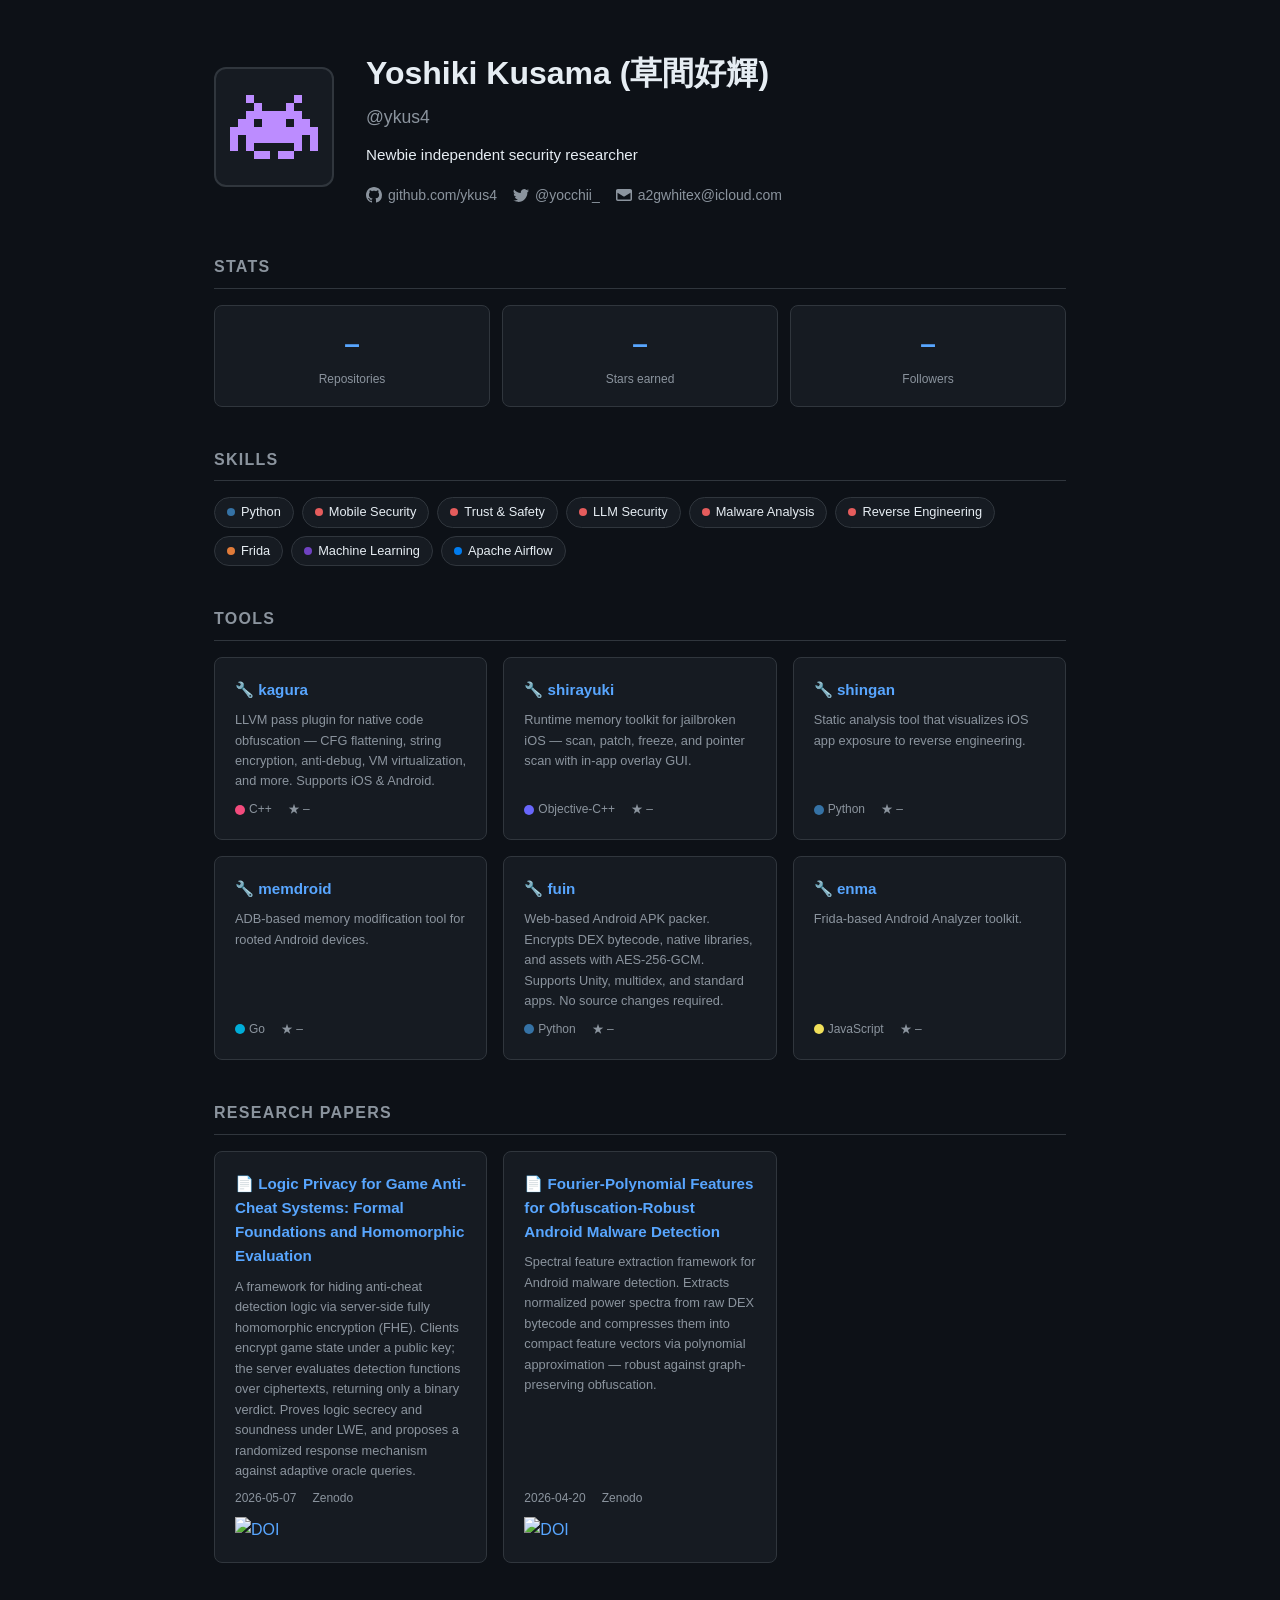
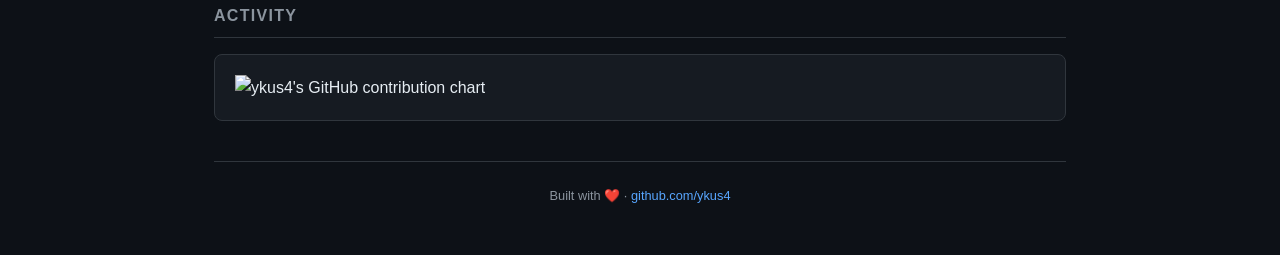
==== commit 88d7bfe1: "Update skills section" ====
--- a/index.html
+++ b/index.html
@@ -114,20 +114,14 @@
     <div class="section-title">Skills</div>
     <div class="skills">
       <span class="skill"><span class="skill-dot" style="background:#3572a5"></span>Python</span>
-      <span class="skill"><span class="skill-dot" style="background:#00add8"></span>Go</span>
-      <span class="skill"><span class="skill-dot" style="background:#f1e05a"></span>JavaScript</span>
-      <span class="skill"><span class="skill-dot" style="background:#e55c5c"></span>Anti-Cheating</span>
-      <span class="skill"><span class="skill-dot" style="background:#e55c5c"></span>Anti-Abuse</span>
-      <span class="skill"><span class="skill-dot" style="background:#e55c5c"></span>Android Security</span>
+      <span class="skill"><span class="skill-dot" style="background:#e55c5c"></span>Mobile Security</span>
+      <span class="skill"><span class="skill-dot" style="background:#e55c5c"></span>Trust &amp; Safety</span>
+      <span class="skill"><span class="skill-dot" style="background:#e55c5c"></span>LLM Security</span>
       <span class="skill"><span class="skill-dot" style="background:#e55c5c"></span>Malware Analysis</span>
       <span class="skill"><span class="skill-dot" style="background:#e55c5c"></span>Reverse Engineering</span>
       <span class="skill"><span class="skill-dot" style="background:#e07b39"></span>Frida</span>
-      <span class="skill"><span class="skill-dot" style="background:#e55c5c"></span>DEX / Bytecode Analysis</span>
       <span class="skill"><span class="skill-dot" style="background:#6f42c1"></span>Machine Learning</span>
-      <span class="skill"><span class="skill-dot" style="background:#6f42c1"></span>scikit-learn</span>
-      <span class="skill"><span class="skill-dot" style="background:#6f42c1"></span>Signal Processing</span>
       <span class="skill"><span class="skill-dot" style="background:#017cee"></span>Apache Airflow</span>
-      <span class="skill"><span class="skill-dot" style="background:#8c5a00"></span>IDA Pro</span>
     </div>
   </div>
 
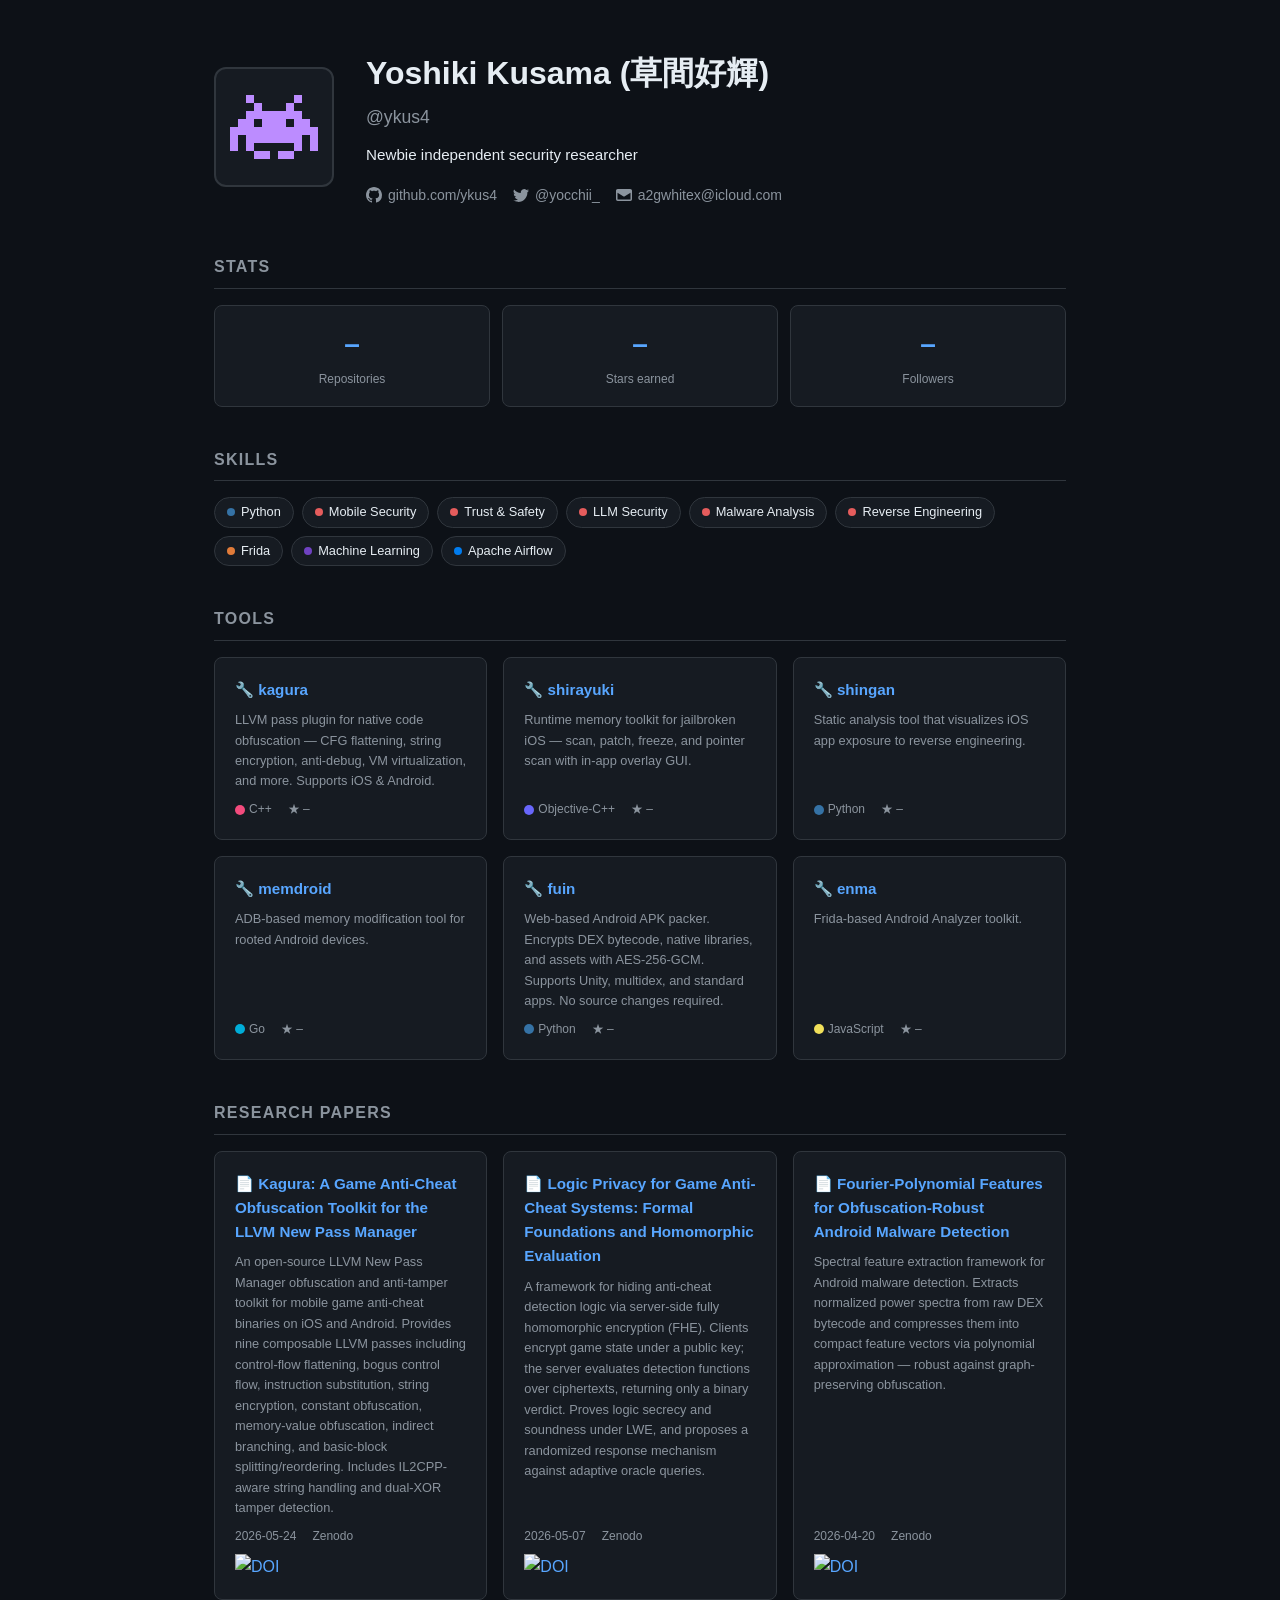
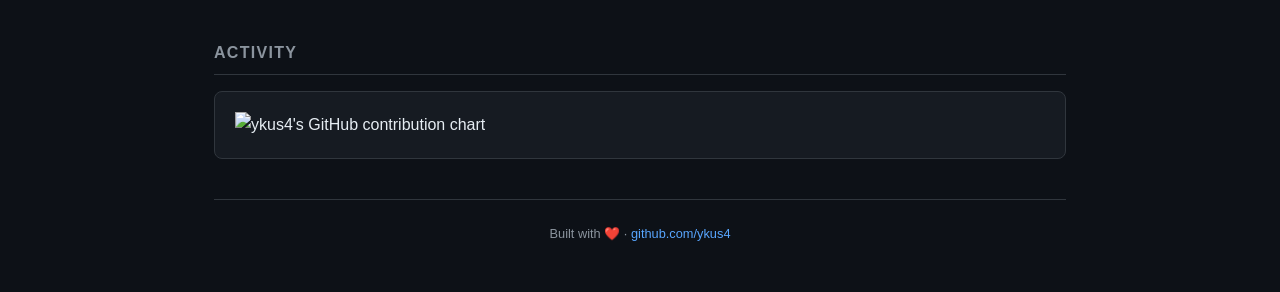
==== commit d1c1668d: "Add Kagura paper to Research Papers section" ====
--- a/index.html
+++ b/index.html
@@ -185,6 +185,19 @@
     <div class="section-title">Research Papers</div>
     <div class="repos-grid">
       <div class="repo-card">
+        <a class="repo-name" href="https://zenodo.org/records/20361447" target="_blank">📄 Kagura: A Game Anti-Cheat Obfuscation Toolkit for the LLVM New Pass Manager</a>
+        <div class="repo-desc">An open-source LLVM New Pass Manager obfuscation and anti-tamper toolkit for mobile game anti-cheat binaries on iOS and Android. Provides nine composable LLVM passes including control-flow flattening, bogus control flow, instruction substitution, string encryption, constant obfuscation, memory-value obfuscation, indirect branching, and basic-block splitting/reordering. Includes IL2CPP-aware string handling and dual-XOR tamper detection.</div>
+        <div class="repo-meta">
+          <span>2026-05-24</span>
+          <span>Zenodo</span>
+        </div>
+        <div>
+          <a href="https://doi.org/10.5281/zenodo.20361447" target="_blank">
+            <img src="https://img.shields.io/badge/DOI-10.5281%2Fzenodo.20361447-blue" alt="DOI" />
+          </a>
+        </div>
+      </div>
+      <div class="repo-card">
         <a class="repo-name" href="https://zenodo.org/records/20069552" target="_blank">📄 Logic Privacy for Game Anti-Cheat Systems: Formal Foundations and Homomorphic Evaluation</a>
         <div class="repo-desc">A framework for hiding anti-cheat detection logic via server-side fully homomorphic encryption (FHE). Clients encrypt game state under a public key; the server evaluates detection functions over ciphertexts, returning only a binary verdict. Proves logic secrecy and soundness under LWE, and proposes a randomized response mechanism against adaptive oracle queries.</div>
         <div class="repo-meta">
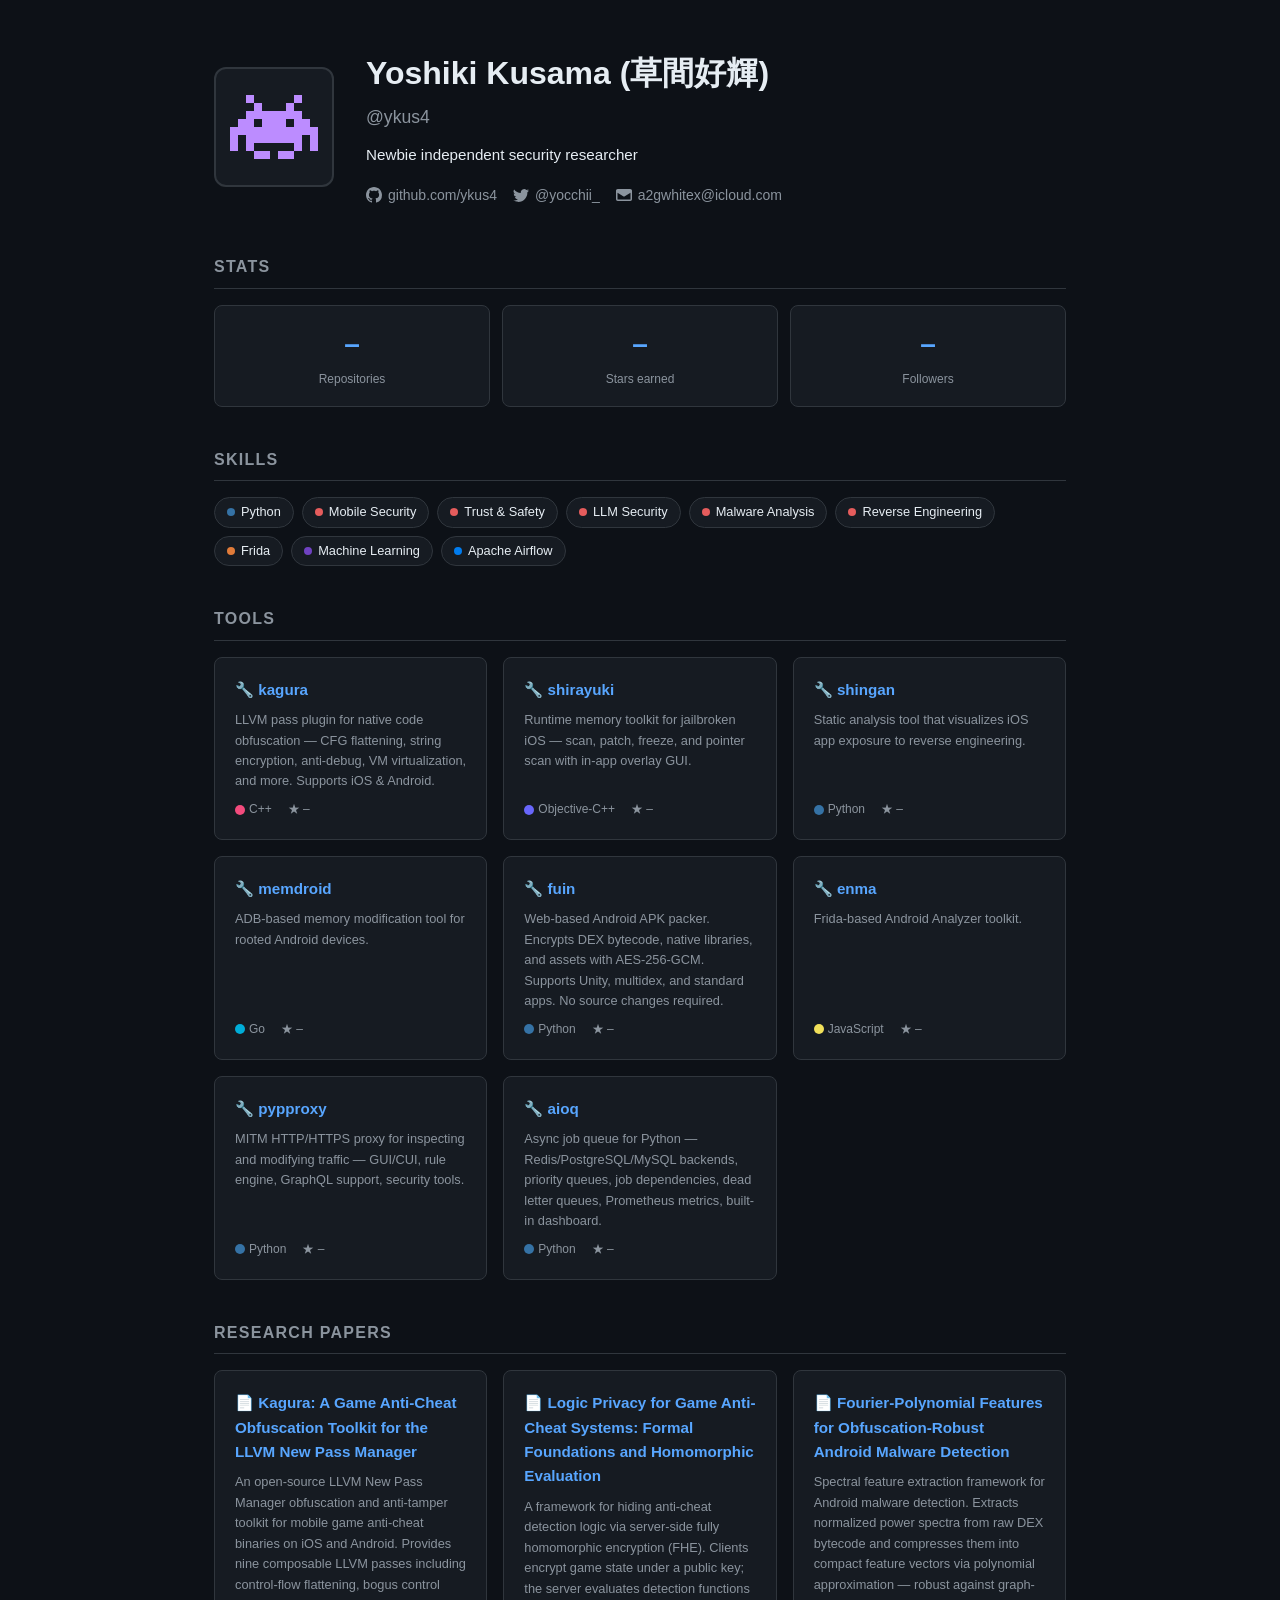
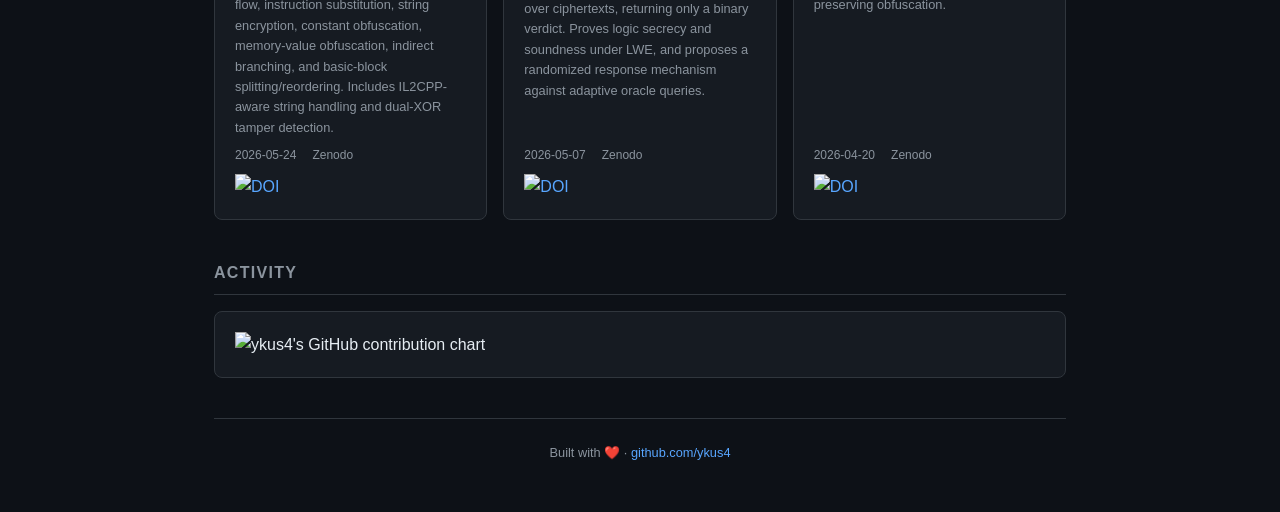
==== commit 4f4c5417: "Add pypproxy and aioq to Tools section" ====
--- a/index.html
+++ b/index.html
@@ -177,6 +177,22 @@
           <span id="stars-enma">★ –</span>
         </div>
       </div>
+      <div class="repo-card">
+        <a class="repo-name" href="https://github.com/ykus4/pypproxy" target="_blank">🔧 pypproxy</a>
+        <div class="repo-desc">MITM HTTP/HTTPS proxy for inspecting and modifying traffic — GUI/CUI, rule engine, GraphQL support, security tools.</div>
+        <div class="repo-meta">
+          <span class="repo-lang"><span class="lang-dot" style="background:#3572a5"></span>Python</span>
+          <span id="stars-pypproxy">★ –</span>
+        </div>
+      </div>
+      <div class="repo-card">
+        <a class="repo-name" href="https://github.com/ykus4/aioq" target="_blank">🔧 aioq</a>
+        <div class="repo-desc">Async job queue for Python — Redis/PostgreSQL/MySQL backends, priority queues, job dependencies, dead letter queues, Prometheus metrics, built-in dashboard.</div>
+        <div class="repo-meta">
+          <span class="repo-lang"><span class="lang-dot" style="background:#3572a5"></span>Python</span>
+          <span id="stars-aioq">★ –</span>
+        </div>
+      </div>
     </div>
   </div>
 
